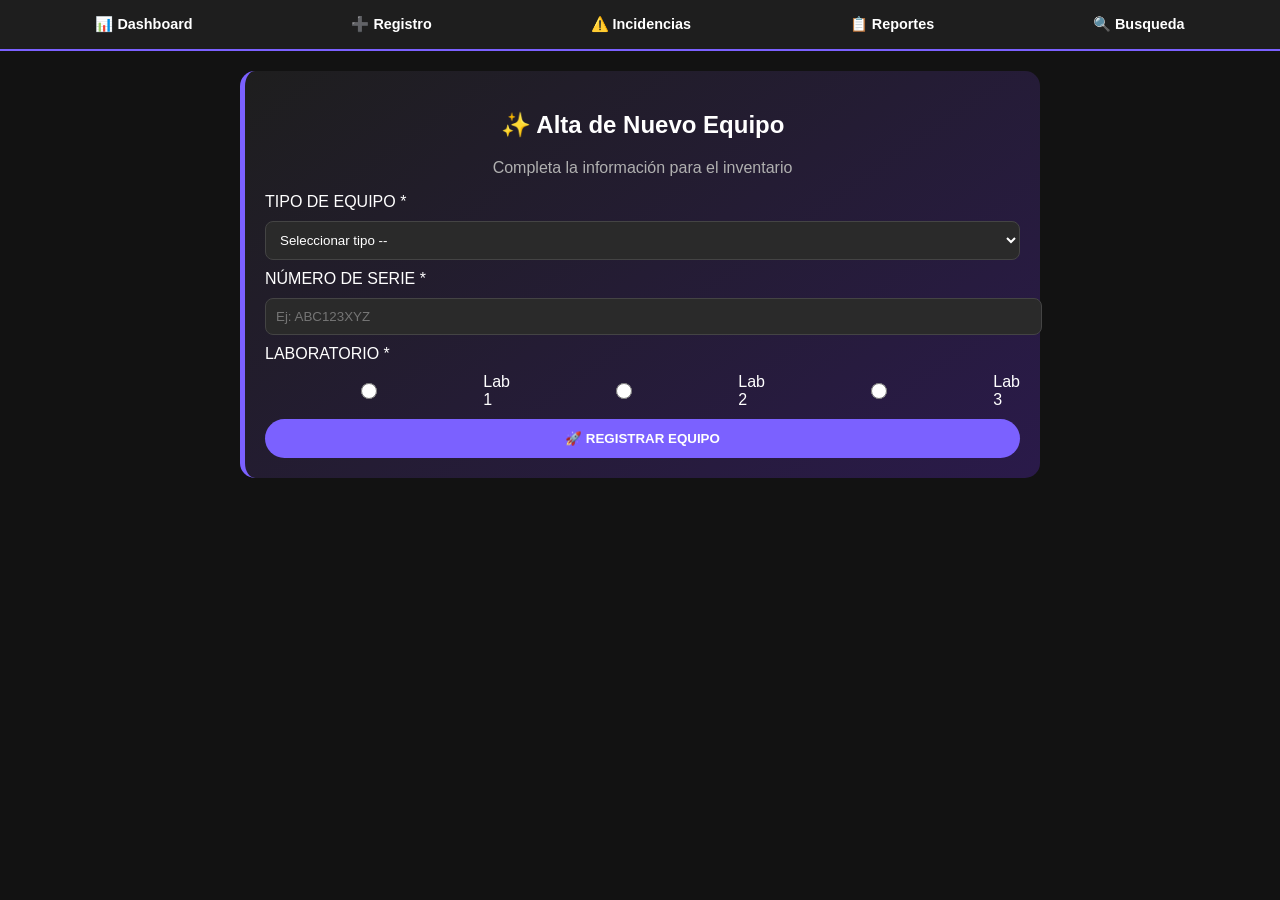
==== alta.html @ d0110261 "Primera versión: Mejora de interfaz Incidencias y Reportes" ====
<!DOCTYPE html>
<html lang="en">
<head>
    <link rel="stylesheet" href="style.css">
    <meta charset="UTF-8">
    <meta name="viewport" content="width=device-width, initial-scale=1.0">
    <title>Document</title>
</head>
<body>
    <nav>
    <a href="index.html">📊 Dashboard</a>
    <a href="alta.html">➕ Registro</a>
    <a href="incidencias.html">⚠️ Incidencias</a>
    <a href="reportes.html">📋 Reportes</a>
    <a href="busqueda.html">🔍 Busqueda</a>
</nav>
    <div class="container">
    <div class="card" style="background: linear-gradient(145deg, #1e1e1e, #2a1a4a);">
        <h2 style="text-align:center;">✨ Alta de Nuevo Equipo</h2>
        <p style="text-align:center; color: var(--text-gray);">Completa la información para el inventario</p>
        
        <form>
            <label>TIPO DE EQUIPO *</label>
            <select><option>Seleccionar tipo --</option></select>
            
            <label>NÚMERO DE SERIE *</label>
            <input type="text" placeholder="Ej: ABC123XYZ">
            
            <label>LABORATORIO *</label>
            <div style="display:flex; gap: 10px; margin: 10px 0;">
                <input type="radio" name="lab"> Lab 1
                <input type="radio" name="lab"> Lab 2
                <input type="radio" name="lab"> Lab 3
            </div>
            
            <button type="submit">🚀 REGISTRAR EQUIPO</button>
        </form>
    </div>
</div>
</body>
</html>
---- style.css ----
:root {
    --bg-dark: #121212;
    --card-dark: #1e1e1e;
    --primary-purple: #7b61ff;
    --text-white: #ffffff;
    --text-gray: #b0b0b0;
    --accent-blue: #007bff;
}

body {
    background-color: var(--bg-dark);
    color: var(--text-white);
    font-family: 'Segoe UI', Tahoma, Geneva, Verdana, sans-serif;
    margin: 0;
}

/* Navegación */
nav {
    background-color: var(--card-dark);
    padding: 1rem;
    display: flex;
    justify-content: space-around;
    border-bottom: 2px solid var(--primary-purple);
}

nav a {
    color: var(--text-white);
    text-decoration: none;
    font-weight: bold;
    font-size: 0.9rem;
}

/* Contenedor Principal */
.container {
    padding: 20px;
    max-width: 800px;
    margin: auto;
}

/* Tarjetas y Formularios */
.card {
    background: var(--card-dark);
    border-radius: 15px;
    padding: 20px;
    margin-bottom: 20px;
    border-left: 5px solid var(--primary-purple);
}

input, select, textarea {
    width: 100%;
    padding: 10px;
    margin: 10px 0;
    background: #2a2a2a;
    border: 1px solid #444;
    color: white;
    border-radius: 8px;
}

button {
    background: var(--primary-purple);
    color: white;
    border: none;
    padding: 12px;
    width: 100%;
    border-radius: 25px;
    font-weight: bold;
    cursor: pointer;
}

/* --- AÑADE ESTO AL FINAL DE TU CSS ACTUAL --- */

/* Estilos para los estados (Operativo/Falla) */
.status-badge {
    padding: 4px 12px;
    border-radius: 20px;
    font-size: 0.85rem;
    font-weight: bold;
}
.status-ok { background: rgba(34, 197, 94, 0.2); color: #22c55e; }
.status-error { background: rgba(239, 68, 68, 0.2); color: #ef4444; }

/* Grid para las tarjetas de resumen (KPIs) */
.kpi-grid {
    display: grid;
    grid-template-columns: 1fr 1fr;
    gap: 15px;
    margin-bottom: 20px;
}

.kpi-card {
    background: var(--card-dark);
    padding: 15px;
    border-radius: 15px;
    text-align: center;
    border-bottom: 3px solid var(--primary-purple);
}

/* Mejora para los resultados de búsqueda */
.search-result {
    display: flex;
    align-items: center;
    gap: 15px;
    border-left: 5px solid #22c55e; /* Verde para éxito */
}

/* Etiquetas de ayuda para alumnos */
.field-help {
    font-size: 0.8rem;
    color: var(--text-gray);
    display: block;
    margin-bottom: -5px;
}
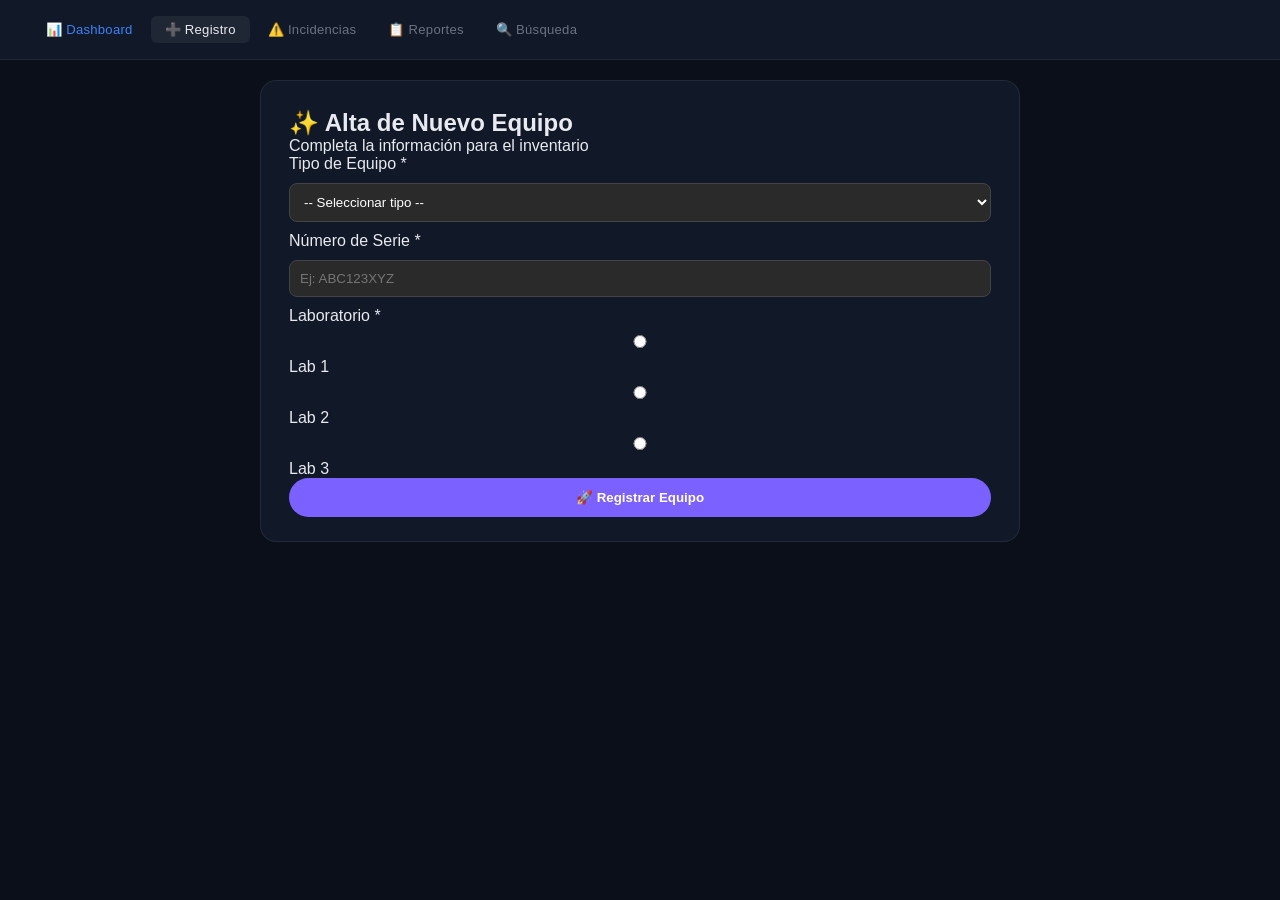
==== commit d402aa24: "Actualizar alta.html" ====
--- a/alta.html
+++ b/alta.html
@@ -1,41 +1,51 @@
 <!DOCTYPE html>
-<html lang="en">
+<html lang="es">
 <head>
-    <link rel="stylesheet" href="style.css">
-    <meta charset="UTF-8">
-    <meta name="viewport" content="width=device-width, initial-scale=1.0">
-    <title>Document</title>
+  <meta charset="UTF-8" />
+  <meta name="viewport" content="width=device-width, initial-scale=1.0" />
+  <title>Alta de Equipo</title>
+  <link rel="stylesheet" href="style.css" />
 </head>
 <body>
-    <nav>
+
+  <nav>
     <a href="index.html">📊 Dashboard</a>
-    <a href="alta.html">➕ Registro</a>
+    <a href="alta.html" class="active">➕ Registro</a>
     <a href="incidencias.html">⚠️ Incidencias</a>
     <a href="reportes.html">📋 Reportes</a>
-    <a href="busqueda.html">🔍 Busqueda</a>
-</nav>
-    <div class="container">
-    <div class="card" style="background: linear-gradient(145deg, #1e1e1e, #2a1a4a);">
-        <h2 style="text-align:center;">✨ Alta de Nuevo Equipo</h2>
-        <p style="text-align:center; color: var(--text-gray);">Completa la información para el inventario</p>
-        
-        <form>
-            <label>TIPO DE EQUIPO *</label>
-            <select><option>Seleccionar tipo --</option></select>
-            
-            <label>NÚMERO DE SERIE *</label>
-            <input type="text" placeholder="Ej: ABC123XYZ">
-            
-            <label>LABORATORIO *</label>
-            <div style="display:flex; gap: 10px; margin: 10px 0;">
-                <input type="radio" name="lab"> Lab 1
-                <input type="radio" name="lab"> Lab 2
-                <input type="radio" name="lab"> Lab 3
-            </div>
-            
-            <button type="submit">🚀 REGISTRAR EQUIPO</button>
-        </form>
+    <a href="busqueda.html">🔍 Búsqueda</a>
+  </nav>
+
+  <div class="container">
+    <div class="card">
+      <h2>✨ Alta de Nuevo Equipo</h2>
+      <p>Completa la información para el inventario</p>
+
+      <form>
+        <label for="tipo">Tipo de Equipo *</label>
+        <select id="tipo">
+          <option value="">-- Seleccionar tipo --</option>
+          <option value="laptop">Laptop</option>
+          <option value="desktop">Desktop</option>
+          <option value="servidor">Servidor</option>
+          <option value="impresora">Impresora</option>
+          <option value="switch">Switch</option>
+        </select>
+
+        <label for="serie">Número de Serie *</label>
+        <input type="text" id="serie" placeholder="Ej: ABC123XYZ" />
+
+        <label>Laboratorio *</label>
+        <div class="radio-group">
+          <label><input type="radio" name="lab" value="1" /> Lab 1</label>
+          <label><input type="radio" name="lab" value="2" /> Lab 2</label>
+          <label><input type="radio" name="lab" value="3" /> Lab 3</label>
+        </div>
+
+        <button type="submit">🚀 Registrar Equipo</button>
+      </form>
     </div>
-</div>
+  </div>
+
 </body>
-</html>+</html>
--- a/style.css
+++ b/style.css
@@ -14,21 +14,6 @@
     margin: 0;
 }
 
-/* Navegación */
-nav {
-    background-color: var(--card-dark);
-    padding: 1rem;
-    display: flex;
-    justify-content: space-around;
-    border-bottom: 2px solid var(--primary-purple);
-}
-
-nav a {
-    color: var(--text-white);
-    text-decoration: none;
-    font-weight: bold;
-    font-size: 0.9rem;
-}
 
 /* Contenedor Principal */
 .container {
@@ -109,4 +94,271 @@
     color: var(--text-gray);
     display: block;
     margin-bottom: -5px;
-}+}
+
+ *, *::before, *::after { box-sizing: border-box; margin: 0; padding: 0; }
+
+    :root {
+      --bg:        #0b0f1a;
+      --surface:   #111827;
+      --border:    rgba(255,255,255,0.07);
+      --text:      #e8eaf0;
+      --muted:     #6b7280;
+      --blue:      #3b82f6;
+      --orange:    #f97316;
+      --red:       #ef4444;
+      --green:     #22c55e;
+      --font-head: 'Bebas Neue', sans-serif;
+      --font-body: 'DM Sans', sans-serif;
+    }
+
+    body {
+      background: var(--bg);
+      color: var(--text);
+      font-family: var(--font-body);
+      min-height: 100vh;
+      overflow-x: hidden;
+    }
+
+    /* ── NAV ── */
+    nav {
+      display: flex;
+      align-items: center;
+      gap: 4px;
+      padding: 0 32px;
+      height: 60px;
+      background: var(--surface);
+      border-bottom: 1px solid var(--border);
+      position: sticky;
+      top: 0;
+      z-index: 100;
+      backdrop-filter: blur(12px);
+    }
+
+    nav a {
+      color: var(--muted);
+      text-decoration: none;
+      font-size: 0.82rem;
+      font-weight: 500;
+      letter-spacing: 0.02em;
+      padding: 6px 14px;
+      border-radius: 6px;
+      transition: color .2s, background .2s;
+    }
+
+    nav a:hover,
+    nav a.active {
+      color: var(--text);
+      background: rgba(255,255,255,0.06);
+    }
+
+    nav a:first-child { color: var(--blue); }
+
+    /* ── LAYOUT ── */
+    .page {
+      padding: 48px 40px;
+      max-width: 1200px;
+      margin: 0 auto;
+    }
+
+    .page-header {
+      margin-bottom: 40px;
+      animation: fadeDown .5s ease both;
+    }
+
+    .page-header .label {
+      font-size: 0.72rem;
+      letter-spacing: 0.18em;
+      text-transform: uppercase;
+      color: var(--blue);
+      margin-bottom: 8px;
+    }
+
+    .page-header h1 {
+      font-family: var(--font-head);
+      font-size: clamp(2.4rem, 5vw, 3.8rem);
+      letter-spacing: 0.04em;
+      line-height: 1;
+      color: var(--text);
+    }
+
+    .page-header p {
+      margin-top: 10px;
+      color: var(--muted);
+      font-size: 0.9rem;
+    }
+
+    /* ── CARDS GRID ── */
+    .cards {
+      display: grid;
+      grid-template-columns: repeat(auto-fit, minmax(280px, 1fr));
+      gap: 20px;
+    }
+
+    .card {
+      background: var(--surface);
+      border: 1px solid var(--border);
+      border-radius: 16px;
+      padding: 28px 28px 24px;
+      position: relative;
+      overflow: hidden;
+      cursor: default;
+      animation: fadeUp .5s ease both;
+      transition: transform .25s, box-shadow .25s;
+    }
+
+    .card:nth-child(1) { animation-delay: .1s; }
+    .card:nth-child(2) { animation-delay: .2s; }
+    .card:nth-child(3) { animation-delay: .3s; }
+
+    .card:hover {
+      transform: translateY(-4px);
+      box-shadow: 0 20px 48px rgba(0,0,0,.45);
+    }
+
+    /* accent bar */
+    .card::before {
+      content: '';
+      position: absolute;
+      inset: 0 auto 0 0;
+      width: 3px;
+      border-radius: 16px 0 0 16px;
+      background: var(--accent);
+    }
+
+    /* glow blob */
+    .card::after {
+      content: '';
+      position: absolute;
+      top: -40px;
+      right: -40px;
+      width: 160px;
+      height: 160px;
+      border-radius: 50%;
+      background: radial-gradient(circle, color-mix(in srgb, var(--accent) 18%, transparent), transparent 70%);
+      pointer-events: none;
+    }
+
+    .card--blue  { --accent: var(--blue); }
+    .card--orange{ --accent: var(--orange); }
+    .card--red   { --accent: var(--red); }
+
+    .card-icon {
+      font-size: 1.5rem;
+      margin-bottom: 16px;
+      display: inline-block;
+    }
+
+    .card-label {
+      font-size: 0.68rem;
+      letter-spacing: 0.2em;
+      text-transform: uppercase;
+      color: var(--muted);
+      margin-bottom: 12px;
+      font-weight: 600;
+    }
+
+    .card-value {
+      font-family: var(--font-head);
+      font-size: clamp(3.5rem, 7vw, 5rem);
+      letter-spacing: 0.02em;
+      line-height: 1;
+      color: var(--accent);
+    }
+
+    .card-delta {
+      margin-top: 14px;
+      display: inline-flex;
+      align-items: center;
+      gap: 6px;
+      font-size: 0.8rem;
+      font-weight: 500;
+      padding: 4px 10px;
+      border-radius: 20px;
+      background: rgba(255,255,255,0.05);
+    }
+
+    .card-delta.up   { color: var(--green); }
+    .card-delta.down { color: var(--red); }
+
+    /* ── DIVIDER ── */
+    .section-title {
+      font-family: var(--font-head);
+      font-size: 1.4rem;
+      letter-spacing: 0.08em;
+      color: var(--muted);
+      margin: 48px 0 20px;
+      border-top: 1px solid var(--border);
+      padding-top: 24px;
+      animation: fadeUp .5s .4s ease both;
+    }
+
+    /* ── QUICK TABLE ── */
+    .table-wrap {
+      background: var(--surface);
+      border: 1px solid var(--border);
+      border-radius: 16px;
+      overflow: hidden;
+      animation: fadeUp .5s .5s ease both;
+    }
+
+    table {
+      width: 100%;
+      border-collapse: collapse;
+      font-size: 0.85rem;
+    }
+
+    thead th {
+      text-align: left;
+      font-size: 0.68rem;
+      letter-spacing: 0.15em;
+      text-transform: uppercase;
+      color: var(--muted);
+      padding: 14px 20px;
+      border-bottom: 1px solid var(--border);
+      font-weight: 600;
+    }
+
+    tbody tr {
+      border-bottom: 1px solid var(--border);
+      transition: background .15s;
+    }
+
+    tbody tr:last-child { border-bottom: none; }
+    tbody tr:hover { background: rgba(255,255,255,0.03); }
+
+    tbody td {
+      padding: 13px 20px;
+      color: var(--text);
+    }
+
+    .badge {
+      display: inline-block;
+      padding: 3px 10px;
+      border-radius: 20px;
+      font-size: 0.72rem;
+      font-weight: 600;
+      letter-spacing: 0.05em;
+    }
+
+    .badge-ok      { background: rgba(34,197,94,.15);   color: var(--green); }
+    .badge-warn    { background: rgba(249,115,22,.15);  color: var(--orange); }
+    .badge-danger  { background: rgba(239,68,68,.15);   color: var(--red); }
+
+    /* ── ANIMATIONS ── */
+    @keyframes fadeDown {
+      from { opacity:0; transform: translateY(-16px); }
+      to   { opacity:1; transform: translateY(0); }
+    }
+
+    @keyframes fadeUp {
+      from { opacity:0; transform: translateY(20px); }
+      to   { opacity:1; transform: translateY(0); }
+    }
+
+    /* ── RESPONSIVE ── */
+    @media (max-width: 640px) {
+      nav { gap: 0; padding: 0 12px; }
+      nav a { padding: 6px 9px; font-size: 0.75rem; }
+      .page { padding: 28px 16px; }
+    }
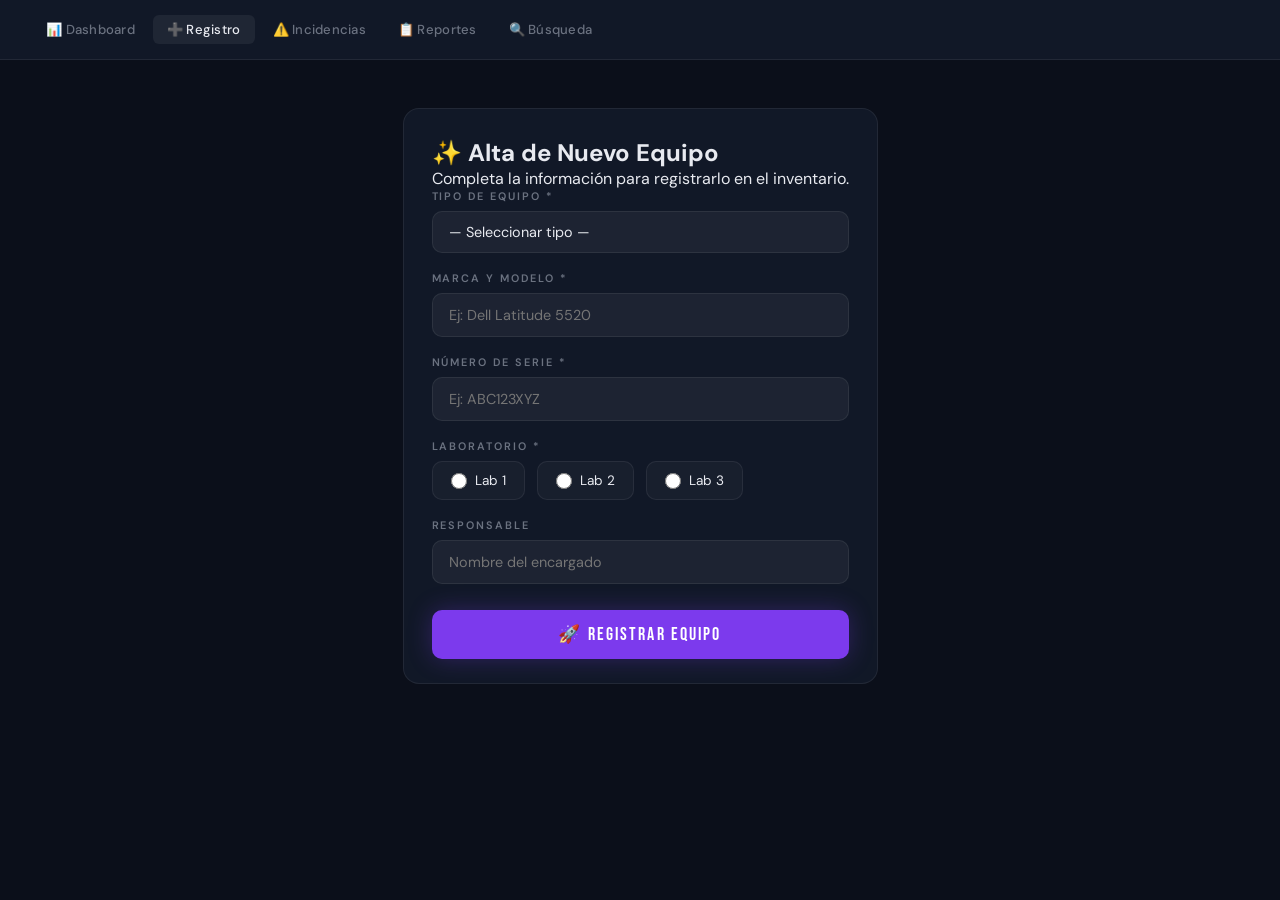
==== commit d7a3a07f: "Actualizar alta.html" ====
--- a/alta.html
+++ b/alta.html
@@ -3,49 +3,56 @@
 <head>
   <meta charset="UTF-8" />
   <meta name="viewport" content="width=device-width, initial-scale=1.0" />
-  <title>Alta de Equipo</title>
+  <title>Alta de Equipo — Inventario</title>
   <link rel="stylesheet" href="style.css" />
+  <link href="https://fonts.googleapis.com/css2?family=Bebas+Neue&family=DM+Sans:opsz,wght@9..40,300;9..40,400;9..40,500;9..40,600&display=swap" rel="stylesheet" />
 </head>
 <body>
 
-  <nav>
-    <a href="index.html">📊 Dashboard</a>
-    <a href="alta.html" class="active">➕ Registro</a>
-    <a href="incidencias.html">⚠️ Incidencias</a>
-    <a href="reportes.html">📋 Reportes</a>
-    <a href="busqueda.html">🔍 Búsqueda</a>
-  </nav>
+<nav>
+  <a href="index.html">📊 Dashboard</a>
+  <a href="alta.html" class="active">➕ Registro</a>
+  <a href="incidencias.html">⚠️ Incidencias</a>
+  <a href="reportes.html">📋 Reportes</a>
+  <a href="busqueda.html">🔍 Búsqueda</a>
+</nav>
 
-  <div class="container">
-    <div class="card">
-      <h2>✨ Alta de Nuevo Equipo</h2>
-      <p>Completa la información para el inventario</p>
+<div class="container">
+  <div class="card">
+    <h2>✨ Alta de Nuevo Equipo</h2>
+    <p>Completa la información para registrarlo en el inventario.</p>
 
-      <form>
-        <label for="tipo">Tipo de Equipo *</label>
-        <select id="tipo">
-          <option value="">-- Seleccionar tipo --</option>
-          <option value="laptop">Laptop</option>
-          <option value="desktop">Desktop</option>
-          <option value="servidor">Servidor</option>
-          <option value="impresora">Impresora</option>
-          <option value="switch">Switch</option>
-        </select>
+    <form>
+      <label for="tipo">Tipo de Equipo *</label>
+      <select id="tipo">
+        <option value="">— Seleccionar tipo —</option>
+        <option value="laptop">💻 Laptop</option>
+        <option value="desktop">🖥️ Desktop</option>
+        <option value="servidor">🗄️ Servidor</option>
+        <option value="impresora">🖨️ Impresora</option>
+        <option value="switch">🔀 Switch</option>
+      </select>
 
-        <label for="serie">Número de Serie *</label>
-        <input type="text" id="serie" placeholder="Ej: ABC123XYZ" />
+      <label for="marca">Marca y Modelo *</label>
+      <input type="text" id="marca" placeholder="Ej: Dell Latitude 5520" />
 
-        <label>Laboratorio *</label>
-        <div class="radio-group">
-          <label><input type="radio" name="lab" value="1" /> Lab 1</label>
-          <label><input type="radio" name="lab" value="2" /> Lab 2</label>
-          <label><input type="radio" name="lab" value="3" /> Lab 3</label>
-        </div>
+      <label for="serie">Número de Serie *</label>
+      <input type="text" id="serie" placeholder="Ej: ABC123XYZ" />
 
-        <button type="submit">🚀 Registrar Equipo</button>
-      </form>
-    </div>
+      <label>Laboratorio *</label>
+      <div class="radio-group">
+        <label><input type="radio" name="lab" value="1" /> Lab 1</label>
+        <label><input type="radio" name="lab" value="2" /> Lab 2</label>
+        <label><input type="radio" name="lab" value="3" /> Lab 3</label>
+      </div>
+
+      <label for="responsable">Responsable</label>
+      <input type="text" id="responsable" placeholder="Nombre del encargado" />
+
+      <button type="submit">🚀 Registrar Equipo</button>
+    </form>
   </div>
+</div>
 
 </body>
 </html>
--- a/style.css
+++ b/style.css
@@ -1,364 +1,263 @@
+@import url('https://fonts.googleapis.com/css2?family=Bebas+Neue&family=DM+Sans:wght@300;400;500;600&display=swap');
+
+/* ── RESET & VARIABLES ── */
+*, *::before, *::after { box-sizing: border-box; margin: 0; padding: 0; }
+
 :root {
-    --bg-dark: #121212;
-    --card-dark: #1e1e1e;
-    --primary-purple: #7b61ff;
-    --text-white: #ffffff;
-    --text-gray: #b0b0b0;
-    --accent-blue: #007bff;
-}
-
+  --bg:       #0b0f1a;
+  --surface:  #111827;
+  --border:   rgba(255,255,255,0.07);
+  --text:     #e8eaf0;
+  --muted:    #6b7280;
+  --blue:     #3b82f6;
+  --orange:   #f97316;
+  --red:      #ef4444;
+  --green:    #22c55e;
+  --purple:   #7c3aed;
+  --fh:       'Bebas Neue', sans-serif;
+  --fb:       'DM Sans', sans-serif;
+}
+
+/* ── BASE ── */
 body {
-    background-color: var(--bg-dark);
-    color: var(--text-white);
-    font-family: 'Segoe UI', Tahoma, Geneva, Verdana, sans-serif;
-    margin: 0;
-}
-
-
-/* Contenedor Principal */
+  background: var(--bg);
+  color: var(--text);
+  font-family: var(--fb);
+  min-height: 100vh;
+  overflow-x: hidden;
+}
+
+/* ── NAV ── */
+nav {
+  display: flex;
+  align-items: center;
+  gap: 4px;
+  padding: 0 32px;
+  height: 60px;
+  background: var(--surface);
+  border-bottom: 1px solid var(--border);
+  position: sticky;
+  top: 0;
+  z-index: 100;
+  backdrop-filter: blur(12px);
+}
+
+nav a {
+  color: var(--muted);
+  text-decoration: none;
+  font-size: 0.82rem;
+  font-weight: 500;
+  letter-spacing: 0.02em;
+  padding: 6px 14px;
+  border-radius: 6px;
+  transition: color .2s, background .2s;
+}
+
+nav a:hover, nav a.active {
+  color: var(--text);
+  background: rgba(255,255,255,0.06);
+}
+
+/* ── LAYOUTS ── */
+/* index.html */
+.page {
+  padding: 48px 40px;
+  max-width: 1200px;
+  margin: 0 auto;
+}
+
+/* alta.html */
 .container {
-    padding: 20px;
-    max-width: 800px;
-    margin: auto;
-}
-
-/* Tarjetas y Formularios */
+  display: flex;
+  justify-content: center;
+  padding: 48px 20px;
+}
+
+/* ── PAGE HEADER (index) ── */
+.page-header { margin-bottom: 40px; animation: fadeDown .5s ease both; }
+.page-header .label {
+  font-size: 0.72rem;
+  letter-spacing: 0.18em;
+  text-transform: uppercase;
+  color: var(--blue);
+  margin-bottom: 8px;
+}
+.page-header h1 {
+  font-family: var(--fh);
+  font-size: clamp(2.4rem, 5vw, 3.8rem);
+  letter-spacing: 0.04em;
+  line-height: 1;
+}
+.page-header p { margin-top: 10px; color: var(--muted); font-size: 0.9rem; }
+
+/* ── KPI CARDS (index) ── */
+.cards {
+  display: grid;
+  grid-template-columns: repeat(auto-fit, minmax(280px, 1fr));
+  gap: 20px;
+}
+
 .card {
-    background: var(--card-dark);
-    border-radius: 15px;
-    padding: 20px;
-    margin-bottom: 20px;
-    border-left: 5px solid var(--primary-purple);
-}
-
-input, select, textarea {
-    width: 100%;
-    padding: 10px;
-    margin: 10px 0;
-    background: #2a2a2a;
-    border: 1px solid #444;
-    color: white;
-    border-radius: 8px;
-}
-
-button {
-    background: var(--primary-purple);
-    color: white;
-    border: none;
-    padding: 12px;
-    width: 100%;
-    border-radius: 25px;
-    font-weight: bold;
-    cursor: pointer;
-}
-
-/* --- AÑADE ESTO AL FINAL DE TU CSS ACTUAL --- */
-
-/* Estilos para los estados (Operativo/Falla) */
-.status-badge {
-    padding: 4px 12px;
-    border-radius: 20px;
-    font-size: 0.85rem;
-    font-weight: bold;
-}
-.status-ok { background: rgba(34, 197, 94, 0.2); color: #22c55e; }
-.status-error { background: rgba(239, 68, 68, 0.2); color: #ef4444; }
-
-/* Grid para las tarjetas de resumen (KPIs) */
-.kpi-grid {
-    display: grid;
-    grid-template-columns: 1fr 1fr;
-    gap: 15px;
-    margin-bottom: 20px;
-}
-
-.kpi-card {
-    background: var(--card-dark);
-    padding: 15px;
-    border-radius: 15px;
-    text-align: center;
-    border-bottom: 3px solid var(--primary-purple);
-}
-
-/* Mejora para los resultados de búsqueda */
-.search-result {
-    display: flex;
-    align-items: center;
-    gap: 15px;
-    border-left: 5px solid #22c55e; /* Verde para éxito */
-}
-
-/* Etiquetas de ayuda para alumnos */
-.field-help {
-    font-size: 0.8rem;
-    color: var(--text-gray);
-    display: block;
-    margin-bottom: -5px;
-}
-
- *, *::before, *::after { box-sizing: border-box; margin: 0; padding: 0; }
-
-    :root {
-      --bg:        #0b0f1a;
-      --surface:   #111827;
-      --border:    rgba(255,255,255,0.07);
-      --text:      #e8eaf0;
-      --muted:     #6b7280;
-      --blue:      #3b82f6;
-      --orange:    #f97316;
-      --red:       #ef4444;
-      --green:     #22c55e;
-      --font-head: 'Bebas Neue', sans-serif;
-      --font-body: 'DM Sans', sans-serif;
-    }
-
-    body {
-      background: var(--bg);
-      color: var(--text);
-      font-family: var(--font-body);
-      min-height: 100vh;
-      overflow-x: hidden;
-    }
-
-    /* ── NAV ── */
-    nav {
-      display: flex;
-      align-items: center;
-      gap: 4px;
-      padding: 0 32px;
-      height: 60px;
-      background: var(--surface);
-      border-bottom: 1px solid var(--border);
-      position: sticky;
-      top: 0;
-      z-index: 100;
-      backdrop-filter: blur(12px);
-    }
-
-    nav a {
-      color: var(--muted);
-      text-decoration: none;
-      font-size: 0.82rem;
-      font-weight: 500;
-      letter-spacing: 0.02em;
-      padding: 6px 14px;
-      border-radius: 6px;
-      transition: color .2s, background .2s;
-    }
-
-    nav a:hover,
-    nav a.active {
-      color: var(--text);
-      background: rgba(255,255,255,0.06);
-    }
-
-    nav a:first-child { color: var(--blue); }
-
-    /* ── LAYOUT ── */
-    .page {
-      padding: 48px 40px;
-      max-width: 1200px;
-      margin: 0 auto;
-    }
-
-    .page-header {
-      margin-bottom: 40px;
-      animation: fadeDown .5s ease both;
-    }
-
-    .page-header .label {
-      font-size: 0.72rem;
-      letter-spacing: 0.18em;
-      text-transform: uppercase;
-      color: var(--blue);
-      margin-bottom: 8px;
-    }
-
-    .page-header h1 {
-      font-family: var(--font-head);
-      font-size: clamp(2.4rem, 5vw, 3.8rem);
-      letter-spacing: 0.04em;
-      line-height: 1;
-      color: var(--text);
-    }
-
-    .page-header p {
-      margin-top: 10px;
-      color: var(--muted);
-      font-size: 0.9rem;
-    }
-
-    /* ── CARDS GRID ── */
-    .cards {
-      display: grid;
-      grid-template-columns: repeat(auto-fit, minmax(280px, 1fr));
-      gap: 20px;
-    }
-
-    .card {
-      background: var(--surface);
-      border: 1px solid var(--border);
-      border-radius: 16px;
-      padding: 28px 28px 24px;
-      position: relative;
-      overflow: hidden;
-      cursor: default;
-      animation: fadeUp .5s ease both;
-      transition: transform .25s, box-shadow .25s;
-    }
-
-    .card:nth-child(1) { animation-delay: .1s; }
-    .card:nth-child(2) { animation-delay: .2s; }
-    .card:nth-child(3) { animation-delay: .3s; }
-
-    .card:hover {
-      transform: translateY(-4px);
-      box-shadow: 0 20px 48px rgba(0,0,0,.45);
-    }
-
-    /* accent bar */
-    .card::before {
-      content: '';
-      position: absolute;
-      inset: 0 auto 0 0;
-      width: 3px;
-      border-radius: 16px 0 0 16px;
-      background: var(--accent);
-    }
-
-    /* glow blob */
-    .card::after {
-      content: '';
-      position: absolute;
-      top: -40px;
-      right: -40px;
-      width: 160px;
-      height: 160px;
-      border-radius: 50%;
-      background: radial-gradient(circle, color-mix(in srgb, var(--accent) 18%, transparent), transparent 70%);
-      pointer-events: none;
-    }
-
-    .card--blue  { --accent: var(--blue); }
-    .card--orange{ --accent: var(--orange); }
-    .card--red   { --accent: var(--red); }
-
-    .card-icon {
-      font-size: 1.5rem;
-      margin-bottom: 16px;
-      display: inline-block;
-    }
-
-    .card-label {
-      font-size: 0.68rem;
-      letter-spacing: 0.2em;
-      text-transform: uppercase;
-      color: var(--muted);
-      margin-bottom: 12px;
-      font-weight: 600;
-    }
-
-    .card-value {
-      font-family: var(--font-head);
-      font-size: clamp(3.5rem, 7vw, 5rem);
-      letter-spacing: 0.02em;
-      line-height: 1;
-      color: var(--accent);
-    }
-
-    .card-delta {
-      margin-top: 14px;
-      display: inline-flex;
-      align-items: center;
-      gap: 6px;
-      font-size: 0.8rem;
-      font-weight: 500;
-      padding: 4px 10px;
-      border-radius: 20px;
-      background: rgba(255,255,255,0.05);
-    }
-
-    .card-delta.up   { color: var(--green); }
-    .card-delta.down { color: var(--red); }
-
-    /* ── DIVIDER ── */
-    .section-title {
-      font-family: var(--font-head);
-      font-size: 1.4rem;
-      letter-spacing: 0.08em;
-      color: var(--muted);
-      margin: 48px 0 20px;
-      border-top: 1px solid var(--border);
-      padding-top: 24px;
-      animation: fadeUp .5s .4s ease both;
-    }
-
-    /* ── QUICK TABLE ── */
-    .table-wrap {
-      background: var(--surface);
-      border: 1px solid var(--border);
-      border-radius: 16px;
-      overflow: hidden;
-      animation: fadeUp .5s .5s ease both;
-    }
-
-    table {
-      width: 100%;
-      border-collapse: collapse;
-      font-size: 0.85rem;
-    }
-
-    thead th {
-      text-align: left;
-      font-size: 0.68rem;
-      letter-spacing: 0.15em;
-      text-transform: uppercase;
-      color: var(--muted);
-      padding: 14px 20px;
-      border-bottom: 1px solid var(--border);
-      font-weight: 600;
-    }
-
-    tbody tr {
-      border-bottom: 1px solid var(--border);
-      transition: background .15s;
-    }
-
-    tbody tr:last-child { border-bottom: none; }
-    tbody tr:hover { background: rgba(255,255,255,0.03); }
-
-    tbody td {
-      padding: 13px 20px;
-      color: var(--text);
-    }
-
-    .badge {
-      display: inline-block;
-      padding: 3px 10px;
-      border-radius: 20px;
-      font-size: 0.72rem;
-      font-weight: 600;
-      letter-spacing: 0.05em;
-    }
-
-    .badge-ok      { background: rgba(34,197,94,.15);   color: var(--green); }
-    .badge-warn    { background: rgba(249,115,22,.15);  color: var(--orange); }
-    .badge-danger  { background: rgba(239,68,68,.15);   color: var(--red); }
-
-    /* ── ANIMATIONS ── */
-    @keyframes fadeDown {
-      from { opacity:0; transform: translateY(-16px); }
-      to   { opacity:1; transform: translateY(0); }
-    }
-
-    @keyframes fadeUp {
-      from { opacity:0; transform: translateY(20px); }
-      to   { opacity:1; transform: translateY(0); }
-    }
-
-    /* ── RESPONSIVE ── */
-    @media (max-width: 640px) {
-      nav { gap: 0; padding: 0 12px; }
-      nav a { padding: 6px 9px; font-size: 0.75rem; }
-      .page { padding: 28px 16px; }
-    }+  background: var(--surface);
+  border: 1px solid var(--border);
+  border-radius: 16px;
+  padding: 28px 28px 24px;
+  position: relative;
+  overflow: hidden;
+  cursor: default;
+  animation: fadeUp .5s ease both;
+  transition: transform .25s, box-shadow .25s;
+}
+.card:nth-child(1) { animation-delay: .1s; }
+.card:nth-child(2) { animation-delay: .2s; }
+.card:nth-child(3) { animation-delay: .3s; }
+.card:hover { transform: translateY(-4px); box-shadow: 0 20px 48px rgba(0,0,0,.45); }
+
+.card::before {
+  content: '';
+  position: absolute;
+  inset: 0 auto 0 0;
+  width: 3px;
+  border-radius: 16px 0 0 16px;
+  background: var(--accent);
+}
+.card::after {
+  content: '';
+  position: absolute;
+  top: -40px; right: -40px;
+  width: 160px; height: 160px;
+  border-radius: 50%;
+  background: radial-gradient(circle, color-mix(in srgb, var(--accent) 18%, transparent), transparent 70%);
+  pointer-events: none;
+}
+
+.card--blue   { --accent: var(--blue); }
+.card--orange { --accent: var(--orange); }
+.card--red    { --accent: var(--red); }
+
+.card-icon  { font-size: 1.5rem; margin-bottom: 16px; display: inline-block; }
+.card-label { font-size: 0.68rem; letter-spacing: 0.2em; text-transform: uppercase; color: var(--muted); margin-bottom: 12px; font-weight: 600; }
+.card-value { font-family: var(--fh); font-size: clamp(3.5rem, 7vw, 5rem); letter-spacing: 0.02em; line-height: 1; color: var(--accent); }
+.card-delta { margin-top: 14px; display: inline-flex; align-items: center; gap: 6px; font-size: 0.8rem; font-weight: 500; padding: 4px 10px; border-radius: 20px; background: rgba(255,255,255,0.05); }
+.card-delta.up   { color: var(--green); }
+.card-delta.down { color: var(--red); }
+
+/* ── FORM CARD (alta) ── */
+.form-card {
+  background: linear-gradient(145deg, #1e1e1e, #2a1a4a);
+  border: 1px solid var(--border);
+  border-radius: 20px;
+  padding: 40px 36px;
+  width: 100%;
+  max-width: 520px;
+  animation: fadeUp .5s ease both;
+}
+.form-card h2 { font-family: var(--fh); font-size: 1.9rem; letter-spacing: 0.06em; text-align: center; margin-bottom: 8px; }
+.form-card > p { text-align: center; color: var(--muted); font-size: 0.88rem; margin-bottom: 32px; }
+
+form { display: flex; flex-direction: column; gap: 18px; }
+
+form label {
+  font-size: 0.68rem;
+  letter-spacing: 0.18em;
+  text-transform: uppercase;
+  color: var(--muted);
+  font-weight: 600;
+  margin-bottom: -10px;
+}
+
+form select, form input[type="text"] {
+  width: 100%;
+  background: rgba(255,255,255,0.05);
+  border: 1px solid var(--border);
+  border-radius: 10px;
+  color: var(--text);
+  font-family: var(--fb);
+  font-size: 0.9rem;
+  padding: 12px 16px;
+  outline: none;
+  transition: border-color .2s, background .2s;
+  appearance: none;
+}
+form select:focus, form input[type="text"]:focus {
+  border-color: var(--purple);
+  background: rgba(124,58,237,0.08);
+}
+form select option { background: #1e1e1e; }
+
+.radio-group { display: flex; gap: 12px; flex-wrap: wrap; }
+.radio-group label {
+  display: flex;
+  align-items: center;
+  gap: 8px;
+  font-size: 0.85rem;
+  letter-spacing: 0;
+  text-transform: none;
+  color: var(--text);
+  font-weight: 400;
+  cursor: pointer;
+  padding: 10px 18px;
+  border-radius: 10px;
+  border: 1px solid var(--border);
+  background: rgba(255,255,255,0.03);
+  transition: border-color .2s, background .2s;
+  margin-bottom: 0;
+}
+.radio-group label:hover { border-color: var(--purple); background: rgba(124,58,237,0.08); }
+.radio-group input[type="radio"] { accent-color: var(--purple); width: 16px; height: 16px; cursor: pointer; }
+
+form button[type="submit"] {
+  margin-top: 8px;
+  background: var(--purple);
+  color: #fff;
+  border: none;
+  border-radius: 10px;
+  padding: 14px;
+  font-family: var(--fh);
+  font-size: 1.1rem;
+  letter-spacing: 0.12em;
+  cursor: pointer;
+  transition: background .2s, transform .15s, box-shadow .2s;
+  box-shadow: 0 0 24px rgba(124,58,237,0.3);
+}
+form button[type="submit"]:hover { background: #6d28d9; transform: translateY(-2px); box-shadow: 0 8px 32px rgba(124,58,237,0.45); }
+form button[type="submit"]:active { transform: translateY(0); }
+
+/* ── TABLE (index) ── */
+.section-title {
+  font-family: var(--fh);
+  font-size: 1.4rem;
+  letter-spacing: 0.08em;
+  color: var(--muted);
+  margin: 48px 0 20px;
+  border-top: 1px solid var(--border);
+  padding-top: 24px;
+  animation: fadeUp .5s .4s ease both;
+}
+
+.table-wrap { background: var(--surface); border: 1px solid var(--border); border-radius: 16px; overflow: hidden; animation: fadeUp .5s .5s ease both; }
+
+table { width: 100%; border-collapse: collapse; font-size: 0.85rem; }
+thead th { text-align: left; font-size: 0.68rem; letter-spacing: 0.15em; text-transform: uppercase; color: var(--muted); padding: 14px 20px; border-bottom: 1px solid var(--border); font-weight: 600; }
+tbody tr { border-bottom: 1px solid var(--border); transition: background .15s; }
+tbody tr:last-child { border-bottom: none; }
+tbody tr:hover { background: rgba(255,255,255,0.03); }
+tbody td { padding: 13px 20px; }
+
+.badge { display: inline-block; padding: 3px 10px; border-radius: 20px; font-size: 0.72rem; font-weight: 600; letter-spacing: 0.05em; }
+.badge-ok     { background: rgba(34,197,94,.15);  color: var(--green); }
+.badge-warn   { background: rgba(249,115,22,.15); color: var(--orange); }
+.badge-danger { background: rgba(239,68,68,.15);  color: var(--red); }
+
+/* ── ANIMATIONS ── */
+@keyframes fadeDown { from { opacity:0; transform:translateY(-16px); } to { opacity:1; transform:translateY(0); } }
+@keyframes fadeUp   { from { opacity:0; transform:translateY(20px);  } to { opacity:1; transform:translateY(0); } }
+
+/* ── RESPONSIVE ── */
+@media (max-width: 640px) {
+  nav { gap: 0; padding: 0 12px; }
+  nav a { padding: 6px 9px; font-size: 0.75rem; }
+  .page { padding: 28px 16px; }
+  .form-card { padding: 28px 20px; }
+  .radio-group { gap: 8px; }
+}
